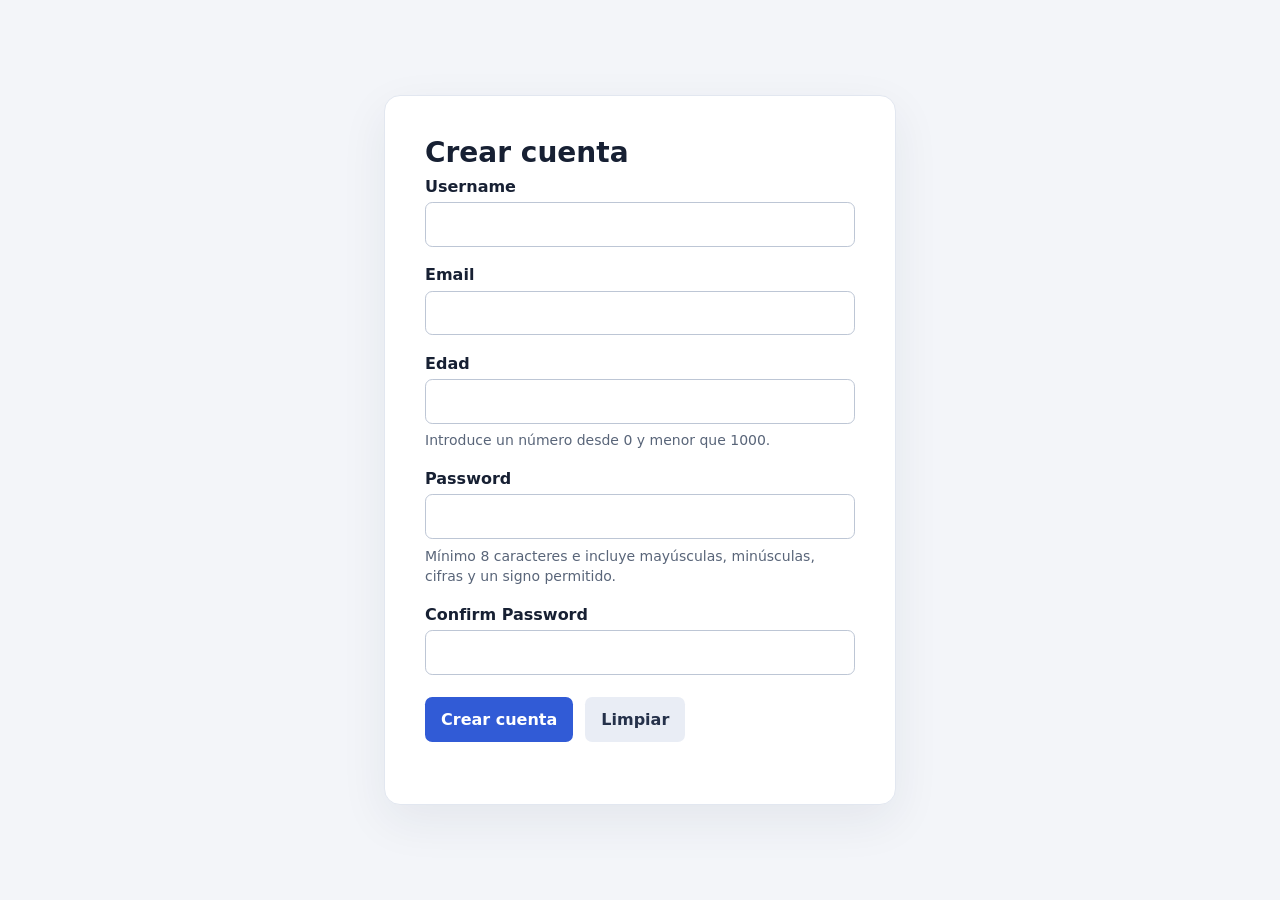
==== PEC1_Ej1_1/index.html @ f3680be7 "add initial project files including HTML structure, CSS styles, and JavaScript functionality for for" ====
<!DOCTYPE html>
<html lang="es">
<head>
    <meta charset="UTF-8">
    <meta name="viewport" content="width=device-width, initial-scale=1.0">
    <meta name="description" content="Formulario de registro con validación mediante Zod">
    <link rel="stylesheet" href="./styles/style.css">
    
    <title>Crear cuenta | Formulario validado</title>
</head>
<body>
    <main>
        <h1>Crear cuenta</h1>
        <form id="registration-form" novalidate>
            <div class="field">
                <label for="username">Username</label>
                <input id="username" name="username" type="text" autocomplete="username" required minlength="2" aria-describedby="username-error">
                <p class="error" id="username-error" aria-live="polite"></p>
            </div>

            <div class="field">
                <label for="email">Email</label>
                <input id="email" name="email" type="email" autocomplete="email" required aria-describedby="email-error">
                <p class="error" id="email-error" aria-live="polite"></p>
            </div>

            <div class="field">
                <label for="age">Edad</label>
                <input id="age" name="age" type="number" min="0" max="99" step="any" inputmode="decimal" required aria-describedby="age-error">
                <p class="hint">Introduce un número desde 0 y menor que 1000.</p>
                <p class="error" id="age-error" aria-live="polite"></p>
            </div>

            <div class="field">
                <label for="password">Password</label>
                <input id="password" name="password" type="password" autocomplete="new-password" required aria-describedby="password-hint password-error">
                <p class="hint" id="password-hint">Mínimo 8 caracteres e incluye mayúsculas, minúsculas, cifras y un signo permitido.</p>
                <p class="error" id="password-error" aria-live="polite"></p>
            </div>

            <div class="field">
                <label for="confirm-password">Confirm Password</label>
                <input id="confirm-password" name="confirmPassword" type="password" autocomplete="new-password" required aria-describedby="confirm-password-error">
                <p class="error" id="confirm-password-error" aria-live="polite"></p>
            </div>

            <div class="actions">
                <button type="submit">Crear cuenta</button>
                <button type="reset">Limpiar</button>
            </div>
            <p id="form-status" role="status" aria-live="polite"></p>
        </form>
    </main>
    <script type="module" src="./index.js"></script>
</body>
</html>
---- PEC1_Ej1_1/styles/style.css ----
@import url("./tokens.css");

*,
::after,
::before {
    box-sizing: border-box;
    margin: 0;
}

:root {
    font-family: var(--font-family-base);
    color: var(--color-text-primary);
    background: var(--color-page-background);
    font-synthesis: none;
    text-rendering: optimizeLegibility;
}


body {
    min-height: 100vh;
    margin: 0;
    display: grid;
    place-items: center;
    padding: var(--space-10) var(--space-7);
}

main {
    width: min(100%, var(--content-width-form));
    padding: clamp(var(--space-card-padding-min), 5vw, var(--space-11));
    background: var(--color-surface);
    border: var(--border-width-default) solid var(--color-border);
    border-radius: var(--radius-card);
    box-shadow: var(--shadow-form-card);
}

h1 {
    margin: 0 0 var(--space-3);
    font-size: var(--font-size-heading);
}

.intro {
    margin: 0 0 var(--space-9);
    color: var(--color-text-secondary);
    line-height: var(--line-height-copy);
}

form {
    display: grid;
    gap: var(--space-8);
}

.field {
    display: grid;
    gap: var(--space-2);
}

label {
    font-weight: var(--font-weight-label);
}

input {
    width: 100%;
    min-height: var(--control-height);
    padding: var(--space-4) var(--space-6);
    border: var(--border-width-default) solid var(--color-border-control);
    border-radius: var(--radius-control);
    color: inherit;
    font: inherit;
}

input:focus {
    outline: var(--focus-outline-width) solid var(--color-accent-focus);
    border-color: var(--color-accent);
}

input[aria-invalid="true"] {
    border-color: var(--color-feedback-error);
}

.hint {
    margin: 0;
    color: var(--color-text-secondary);
    font-size: var(--font-size-caption);
    line-height: var(--line-height-hint);
}

.error {
    min-height: 0;
    margin: 0;
    color: var(--color-feedback-error);
    font-size: var(--font-size-caption);
}

.error:empty {
    display: none;
}

.actions {
    display: flex;
    flex-wrap: wrap;
    gap: var(--space-5);
    margin-top: var(--space-1);
}

button {
    min-height: var(--control-height);
    padding: var(--space-4) var(--space-7);
    border: 0;
    border-radius: var(--radius-control);
    font: inherit;
    font-weight: var(--font-weight-label);
    cursor: pointer;
}

button[type="submit"] {
    color: var(--color-text-on-accent);
    background: var(--color-accent);
}

button[type="reset"] {
    color: var(--color-text-control-secondary);
    background: var(--color-control-secondary);
}

button:focus-visible {
    outline: var(--focus-outline-width) solid var(--color-accent-focus);
    outline-offset: var(--focus-outline-offset);
}

#form-status {
    margin: var(--space-1) 0 0;
    font-weight: var(--font-weight-status);
}

#form-status[data-state="success"] {
    color: var(--color-feedback-success);
}

#form-status[data-state="error"] {
    color: var(--color-feedback-error);
}
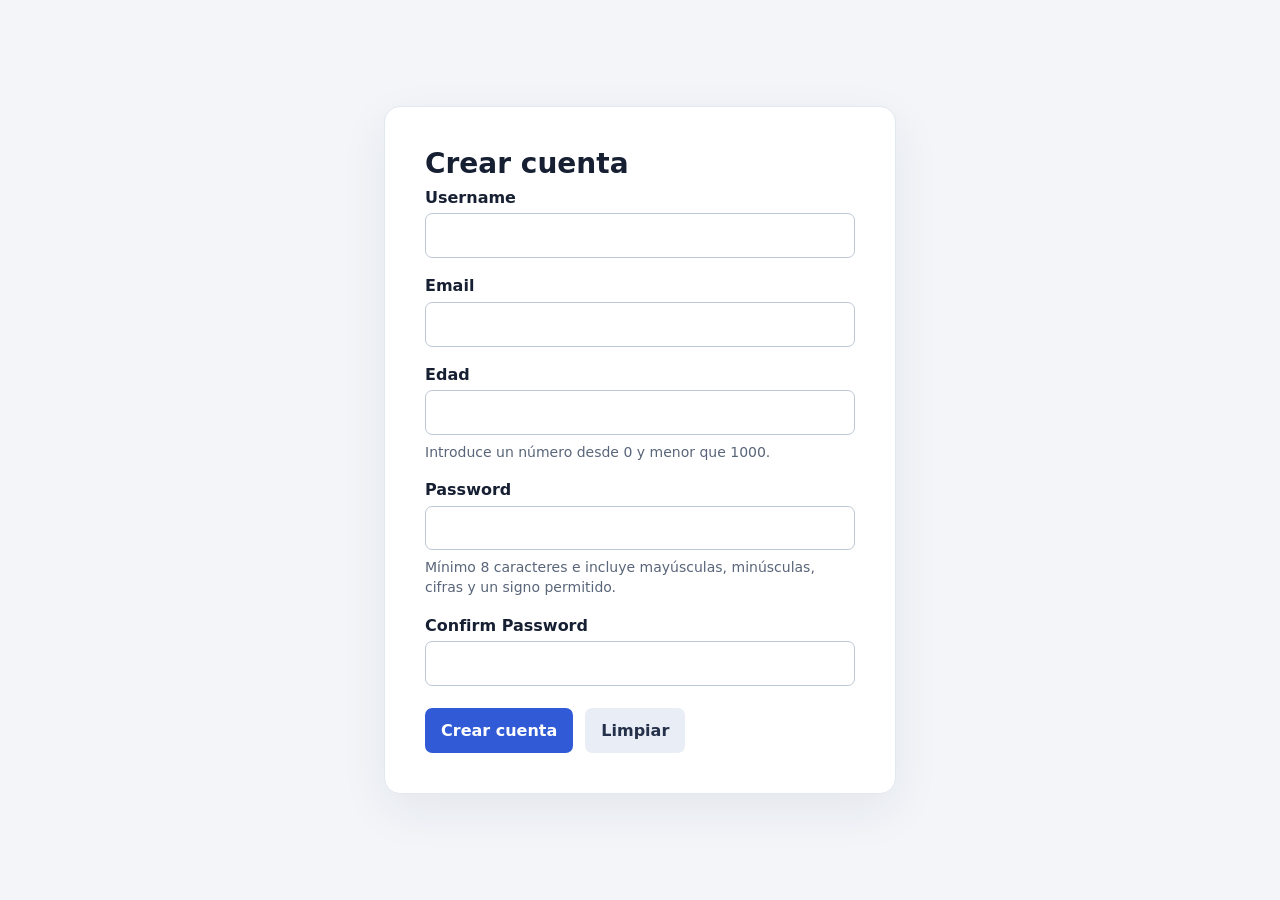
==== commit c954528f: "refactor form validation logic and improve error flow" ====
--- a/PEC1_Ej1_1/index.html
+++ b/PEC1_Ej1_1/index.html
@@ -11,36 +11,36 @@
 <body>
     <main>
         <h1>Crear cuenta</h1>
-        <form id="registration-form" novalidate>
+        <form id="registration-form">
             <div class="field">
                 <label for="username">Username</label>
-                <input id="username" name="username" type="text" autocomplete="username" required minlength="2" aria-describedby="username-error">
+                <input id="username" name="username" type="text" autocomplete="username"  minlength="2" aria-describedby="username-error">
                 <p class="error" id="username-error" aria-live="polite"></p>
             </div>
 
             <div class="field">
                 <label for="email">Email</label>
-                <input id="email" name="email" type="email" autocomplete="email" required aria-describedby="email-error">
+                <input id="email" name="email" type="email" autocomplete="email"  aria-describedby="email-error">
                 <p class="error" id="email-error" aria-live="polite"></p>
             </div>
 
             <div class="field">
                 <label for="age">Edad</label>
-                <input id="age" name="age" type="number" min="0" max="99" step="any" inputmode="decimal" required aria-describedby="age-error">
+                <input id="age" name="age" type="number"  step="any" inputmode="decimal"  aria-describedby="age-error">
                 <p class="hint">Introduce un número desde 0 y menor que 1000.</p>
                 <p class="error" id="age-error" aria-live="polite"></p>
             </div>
 
             <div class="field">
                 <label for="password">Password</label>
-                <input id="password" name="password" type="password" autocomplete="new-password" required aria-describedby="password-hint password-error">
+                <input id="password" name="password" type="password" autocomplete="new-password"  aria-describedby="password-hint password-error">
                 <p class="hint" id="password-hint">Mínimo 8 caracteres e incluye mayúsculas, minúsculas, cifras y un signo permitido.</p>
                 <p class="error" id="password-error" aria-live="polite"></p>
             </div>
 
             <div class="field">
                 <label for="confirm-password">Confirm Password</label>
-                <input id="confirm-password" name="confirmPassword" type="password" autocomplete="new-password" required aria-describedby="confirm-password-error">
+                <input id="confirm-password" name="confirmPassword" type="password" autocomplete="new-password"  aria-describedby="confirm-password-error">
                 <p class="error" id="confirm-password-error" aria-live="polite"></p>
             </div>
 
@@ -48,7 +48,6 @@
                 <button type="submit">Crear cuenta</button>
                 <button type="reset">Limpiar</button>
             </div>
-            <p id="form-status" role="status" aria-live="polite"></p>
         </form>
     </main>
     <script type="module" src="./index.js"></script>
--- a/PEC1_Ej1_1/styles/style.css
+++ b/PEC1_Ej1_1/styles/style.css
@@ -69,8 +69,7 @@
 }
 
 input:focus {
-    outline: var(--focus-outline-width) solid var(--color-accent-focus);
-    border-color: var(--color-accent);
+    outline: none;
 }
 
 input[aria-invalid="true"] {
@@ -127,15 +126,11 @@
     outline-offset: var(--focus-outline-offset);
 }
 
-#form-status {
-    margin: var(--space-1) 0 0;
-    font-weight: var(--font-weight-status);
+
+.form-status-error {
+    border: 1px solid var(--color-feedback-error)
 }
 
-#form-status[data-state="success"] {
+.form-status-success {
     color: var(--color-feedback-success);
-}
-
-#form-status[data-state="error"] {
-    color: var(--color-feedback-error);
 }
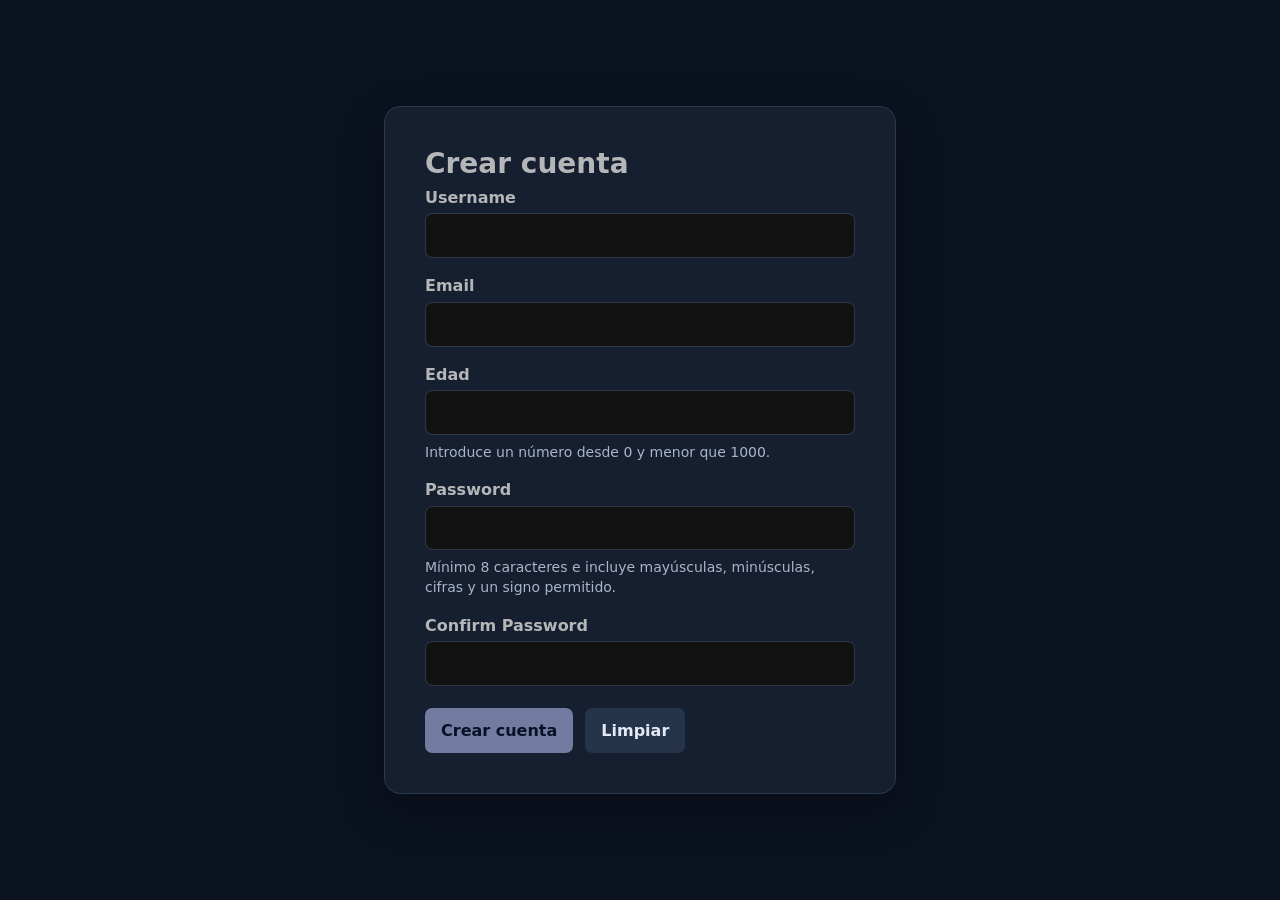
==== commit ba9a1145: "add currency exchange calculator with form validation and API integration" ====
--- a/PEC1_Ej1_1/index.html
+++ b/PEC1_Ej1_1/index.html
@@ -50,6 +50,6 @@
             </div>
         </form>
     </main>
-    <script type="module" src="./index.js"></script>
+    <script type="module" src="./script.js"></script>
 </body>
 </html>
